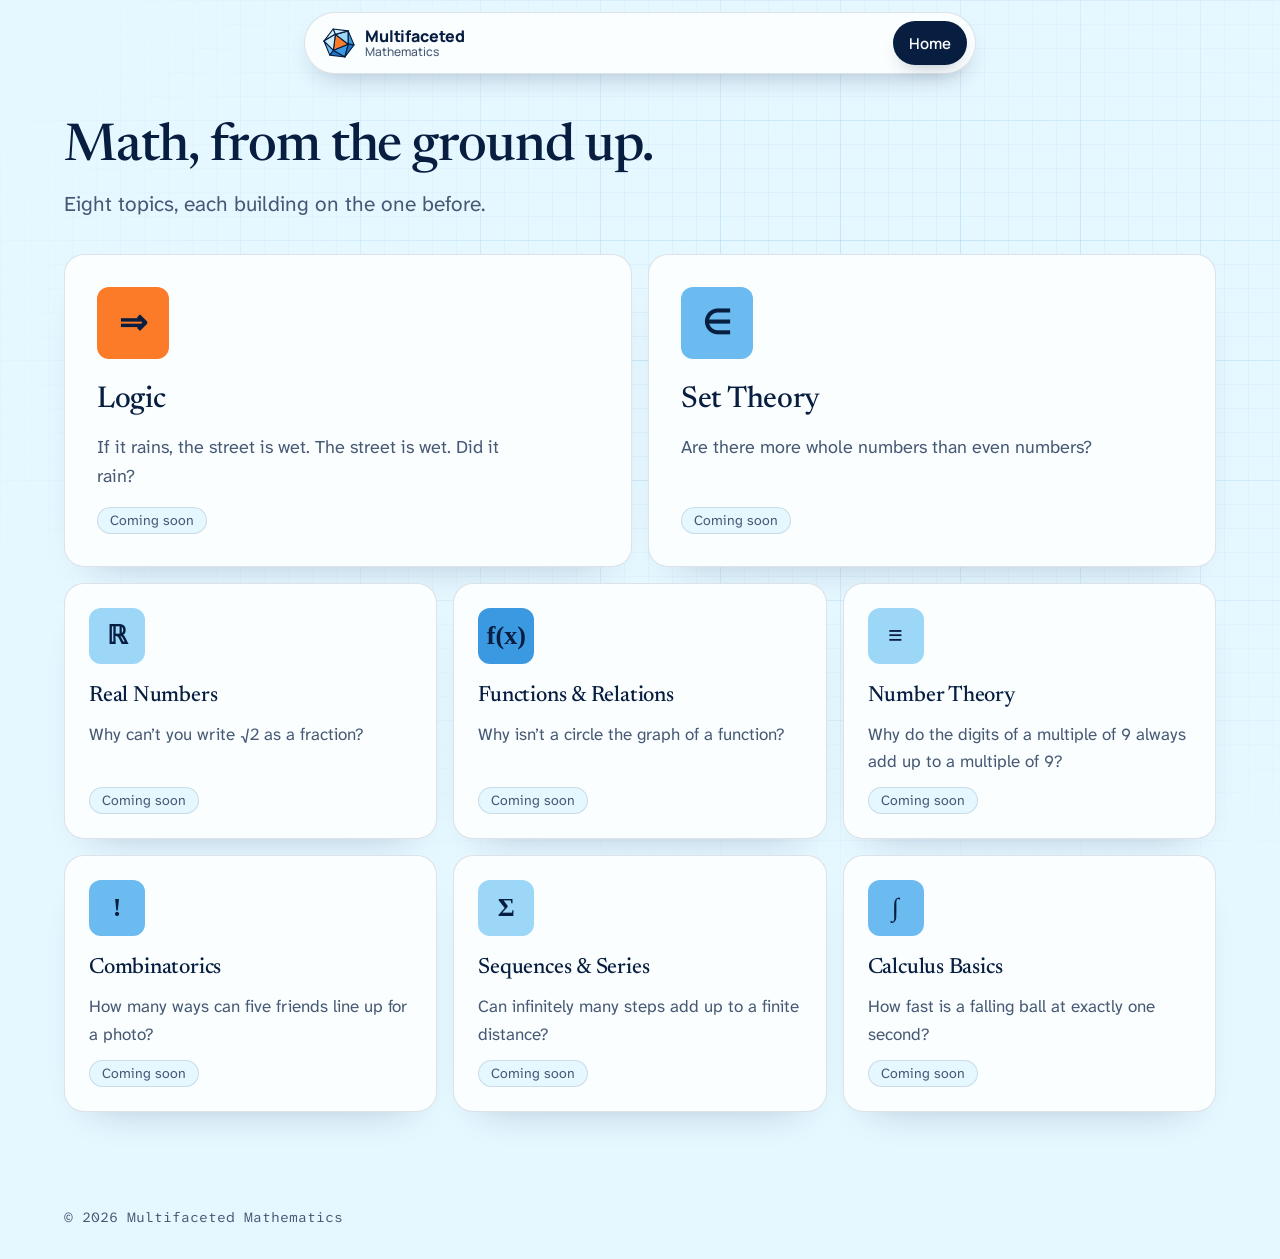
==== chapters.html @ 95458c76 "Move topic cards to chapters.html and refine type Split the eight topic cards into their own page, r" ====
<!doctype html>
<html lang="en">
<head>
  <meta charset="utf-8">
  <meta name="viewport" content="width=device-width, initial-scale=1">
  <title>Topics · Multifaceted Mathematics</title>
  <meta name="description" content="The eight topics of Multifaceted Mathematics, in the order they build on each other, from logic and sets to calculus.">
  <link rel="canonical" href="https://premefeazer.github.io/multifaceted-mathematics/chapters.html">
  <meta property="og:type" content="website">
  <meta property="og:site_name" content="Multifaceted Mathematics">
  <meta property="og:title" content="Topics · Multifaceted Mathematics">
  <meta property="og:description" content="The eight topics of Multifaceted Mathematics, in the order they build on each other, from logic and sets to calculus.">
  <meta property="og:url" content="https://premefeazer.github.io/multifaceted-mathematics/chapters.html">
  <meta property="og:image" content="https://premefeazer.github.io/multifaceted-mathematics/assets/og.png">
  <meta name="twitter:card" content="summary_large_image">
  <meta name="theme-color" content="#e5f7ff">
  <link rel="icon" href="assets/mark.svg" type="image/svg+xml">
  <link rel="preconnect" href="https://fonts.googleapis.com">
  <link rel="preconnect" href="https://fonts.gstatic.com" crossorigin>
  <link rel="stylesheet" href="https://fonts.googleapis.com/css2?family=Atkinson+Hyperlegible+Mono:wght@400;700&family=Atkinson+Hyperlegible+Next:wght@400;700&family=Manrope:wght@500;600;700;800&family=Newsreader:opsz,wght@6..72,500&display=swap" media="print" onload="this.media='all'">
  <noscript><link rel="stylesheet" href="https://fonts.googleapis.com/css2?family=Atkinson+Hyperlegible+Mono:wght@400;700&family=Atkinson+Hyperlegible+Next:wght@400;700&family=Manrope:wght@500;600;700;800&family=Newsreader:opsz,wght@6..72,500&display=swap"></noscript>
  <link rel="stylesheet" href="css/tokens.css">
  <link rel="stylesheet" href="css/styles.css">
</head>
<body id="top">
  <a class="skip" href="#topics">Skip to the topics</a>

  <header class="nav">
    <a class="brand" href="index.html" aria-label="Multifaceted Mathematics, back to the home page">
      <img src="assets/mark.svg" alt="" width="36" height="36">
      <span class="brand__word"><b>Multifaceted</b> <span>Mathematics</span></span>
    </a>
    <a class="btn btn--sm" href="index.html"><span class="btn__face">Home</span></a>
  </header>

  <main>
    <section class="topics topics--page" id="topics" aria-labelledby="topics-title">
      <div class="topics__head">
        <h1 id="topics-title">Math, from the ground up.</h1>
        <p>Eight topics, each building on the one before.</p>
      </div>
      <ul class="topics__grid" role="list">
        <li class="topic topic--lead">
          <span class="topic__symbol" aria-hidden="true">⇒</span>
          <h3 class="topic__name">Logic</h3>
          <p class="topic__question">If it rains, the street is wet. The street is wet. Did it rain?</p>
          <p class="topic__status">Coming soon</p>
        </li>
        <li class="topic topic--lead">
          <span class="topic__symbol" aria-hidden="true">∈</span>
          <h3 class="topic__name">Set Theory</h3>
          <p class="topic__question">Are there more whole numbers than even numbers?</p>
          <p class="topic__status">Coming soon</p>
        </li>
        <li class="topic">
          <span class="topic__symbol" aria-hidden="true">ℝ</span>
          <h3 class="topic__name">Real Numbers</h3>
          <p class="topic__question">Why can’t you write √2 as a fraction?</p>
          <p class="topic__status">Coming soon</p>
        </li>
        <li class="topic">
          <span class="topic__symbol" aria-hidden="true">f(x)</span>
          <h3 class="topic__name">Functions &amp; Relations</h3>
          <p class="topic__question">Why isn’t a circle the graph of a function?</p>
          <p class="topic__status">Coming soon</p>
        </li>
        <li class="topic">
          <span class="topic__symbol" aria-hidden="true">≡</span>
          <h3 class="topic__name">Number Theory</h3>
          <p class="topic__question">Why do the digits of a multiple of 9 always add up to a multiple of 9?</p>
          <p class="topic__status">Coming soon</p>
        </li>
        <li class="topic">
          <span class="topic__symbol" aria-hidden="true">!</span>
          <h3 class="topic__name">Combinatorics</h3>
          <p class="topic__question">How many ways can five friends line up for a photo?</p>
          <p class="topic__status">Coming soon</p>
        </li>
        <li class="topic">
          <span class="topic__symbol" aria-hidden="true">Σ</span>
          <h3 class="topic__name">Sequences &amp; Series</h3>
          <p class="topic__question">Can infinitely many steps add up to a finite distance?</p>
          <p class="topic__status">Coming soon</p>
        </li>
        <li class="topic">
          <span class="topic__symbol" aria-hidden="true">∫</span>
          <h3 class="topic__name">Calculus Basics</h3>
          <p class="topic__question">How fast is a falling ball at exactly one second?</p>
          <p class="topic__status">Coming soon</p>
        </li>
      </ul>
    </section>
  </main>

  <footer class="foot">
    <p>&copy; 2026 Multifaceted Mathematics</p>
  </footer>
</body>
</html>
---- css/tokens.css ----
/* Design tokens. Change the look of the whole site here. Nothing else hard-codes a color, font or spacing value. */
:root {
  /* color */
  --color-paper: oklch(96.5% 0.022 228);
  --color-sheet: oklch(99.5% 0.004 230);
  --color-sky: oklch(85% 0.09 232);
  --color-sky-deep: oklch(62% 0.15 248);
  --color-ink: oklch(24% 0.07 258);
  --color-ink-hover: oklch(34% 0.09 258);
  --color-ink-soft: oklch(46% 0.05 256);
  --color-edge: oklch(30% 0.08 257);
  --color-accent: oklch(72% 0.18 48);
  --color-accent-deep: oklch(62% 0.19 40);
  --color-spark: oklch(88% 0.16 95);
  --color-correct: oklch(76% 0.15 160);
  --color-wrong: oklch(64% 0.2 20);
  --color-correct-bg: oklch(95% 0.05 160);
  --color-on-ink-soft: oklch(85% 0.03 230);
  --color-line-on-ink: oklch(99.5% 0.004 230 / 0.07);

  /* graph-paper lines, hairlines, soft shadows */
  --color-line-minor: oklch(62% 0.15 248 / 0.07);
  --color-line-major: oklch(62% 0.15 248 / 0.14);
  --color-hairline: oklch(24% 0.07 258 / 0.12);
  --color-shadow: oklch(24% 0.07 258 / 0.14);
  --color-shadow-strong: oklch(24% 0.07 258 / 0.32);

  /* the 5 flat shades a lit icosahedron face can take, dark to light */
  --facet-1: oklch(55% 0.15 252);
  --facet-2: oklch(66% 0.14 246);
  --facet-3: oklch(76% 0.11 240);
  --facet-4: oklch(85% 0.075 234);
  --facet-5: oklch(93% 0.04 230);

  /* type */
  --font-display: "Newsreader", Georgia, "Times New Roman", serif;
  --font-ui: "Manrope", system-ui, sans-serif;
  --font-body: "Atkinson Hyperlegible Next", system-ui, sans-serif;
  --font-mono: "Atkinson Hyperlegible Mono", ui-monospace, monospace;
  --font-math: "Cambria Math", "STIX Two Math", "Noto Sans Math", "Segoe UI Symbol", serif;
  --text-sm: 0.875rem;
  --text-base: 1.0625rem;
  --text-lead: clamp(1.125rem, 1rem + 0.6vw, 1.3125rem);
  --text-display: clamp(2.75rem, 1rem + 6.6vw, 5.25rem);

  /* space (4 pt scale) */
  --space-1: 0.25rem;
  --space-2: 0.5rem;
  --space-3: 0.75rem;
  --space-4: 1rem;
  --space-6: 1.5rem;
  --space-8: 2rem;
  --space-12: 3rem;
  --space-16: 4rem;
  --space-24: 6rem;

  /* shape */
  --rule: 1px;
  --radius-md: 0.75rem;
  --radius-lg: 1.25rem;
  --radius-pill: 999px;

  /* motion */
  --ease-out: cubic-bezier(0.22, 1, 0.36, 1);
  --ease-in-out: cubic-bezier(0.65, 0, 0.35, 1);
  --dur-fast: 150ms;
  --dur-draw: 1100ms;
}
---- css/styles.css ----
/* Hallmark · macrostructure: Marquee Hero + sheet · tone: refined, confident · anchor hue: 248 (sky blue)
 * theme: custom · axes: light / geometric-sans / cool · nav: N5 floating pill · footer: single © line */

*,
*::before,
*::after {
  box-sizing: border-box;
}

html {
  -webkit-text-size-adjust: 100%;
  overflow-x: clip;
  scroll-behavior: smooth;
  scroll-padding-top: 6rem;
}

body {
  margin: 0;
  min-height: 100svh;
  overflow-x: clip;
  color: var(--color-ink);
  font: 400 var(--text-base) / 1.6 var(--font-body);
  background-color: var(--color-paper);
}

/* graph paper that fades out toward the edges instead of tiling the whole page */
body::before {
  content: "";
  position: fixed;
  inset: 0;
  z-index: -1;
  pointer-events: none;
  background-image:
    linear-gradient(var(--color-line-major) 1px, transparent 1px),
    linear-gradient(90deg, var(--color-line-major) 1px, transparent 1px),
    linear-gradient(var(--color-line-minor) 1px, transparent 1px),
    linear-gradient(90deg, var(--color-line-minor) 1px, transparent 1px);
  background-size: 120px 120px, 120px 120px, 24px 24px, 24px 24px;
  mask-image: radial-gradient(ellipse 75% 65% at 68% 38%, black, transparent);
}

h1,
h2 {
  margin: 0;
  font-family: var(--font-display);
  font-style: normal;
  overflow-wrap: anywhere;
}

p {
  margin: 0;
}

/* ---------- buttons: solid pill, small lift on hover, press on click ---------- */

.btn {
  display: inline-block;
  padding: 0;
  font: inherit;
  cursor: pointer;
  background: none;
  border: 0;
  color: var(--color-sheet);
  text-decoration: none;
  white-space: nowrap;
  border-radius: var(--radius-pill);
  -webkit-tap-highlight-color: transparent;
}

.btn__face {
  display: flex;
  align-items: center;
  justify-content: center;
  gap: var(--space-2);
  min-height: 3.25rem;
  padding: 0 var(--space-8);
  font: 600 1rem / 1 var(--font-ui);
  background: var(--color-ink);
  border-radius: var(--radius-pill);
  box-shadow: 0 10px 20px -10px var(--color-shadow-strong);
  transition: transform var(--dur-fast) var(--ease-out), background-color var(--dur-fast) var(--ease-out);
}

.btn__arrow {
  flex: none;
  transition: transform var(--dur-fast) var(--ease-out);
}

.btn:hover .btn__face {
  background: var(--color-ink-hover);
  transform: translateY(-1px);
}

.btn:hover .btn__arrow {
  transform: translateX(3px);
}

.btn:active .btn__face {
  transform: scale(0.97);
}

.btn:focus-visible {
  outline: 3px solid var(--color-sky-deep);
  outline-offset: 3px;
}

.btn[aria-disabled="true"] {
  pointer-events: none;
}

.btn[aria-disabled="true"] .btn__face {
  color: var(--color-ink-soft);
  background: var(--color-sky);
  box-shadow: none;
  transform: none;
}

.btn--sm .btn__face {
  min-height: 2.75rem;
  padding: 0 var(--space-4);
  font-size: 0.9375rem;
}

/* ---------- nav: floating capsule ---------- */

.skip {
  position: fixed;
  top: calc(var(--space-16) * -1);
  left: var(--space-4);
  z-index: 20;
  padding: var(--space-2) var(--space-4);
  color: var(--color-ink);
  background: var(--color-sheet);
  border: var(--rule) solid var(--color-hairline);
  border-radius: var(--radius-md);
}

.skip:focus {
  top: var(--space-3);
  outline: 3px solid var(--color-sky-deep);
  outline-offset: 2px;
}

.nav {
  position: fixed;
  top: var(--space-3);
  inset-inline: var(--space-4);
  z-index: 10;
  display: flex;
  align-items: center;
  justify-content: space-between;
  gap: var(--space-2);
  max-width: 42rem;
  margin-inline: auto;
  padding: var(--space-2) var(--space-2) var(--space-2) var(--space-4);
  background: var(--color-sheet);
  border: var(--rule) solid var(--color-hairline);
  border-radius: var(--radius-pill);
  box-shadow: 0 12px 28px -14px var(--color-shadow-strong);
}

.brand {
  display: flex;
  align-items: center;
  min-height: 2.75rem;
  gap: var(--space-2);
  min-width: 0;
  color: var(--color-ink);
  text-decoration: none;
  border-radius: var(--radius-md);
}

.brand:focus-visible {
  outline: 3px solid var(--color-sky-deep);
  outline-offset: 4px;
}

.brand img {
  display: block;
  flex: none;
}

.brand__word {
  display: grid;
  line-height: 1.05;
}

.brand__word b {
  font: 800 1rem / 1.05 var(--font-ui);
  letter-spacing: -0.01em;
}

.brand__word span {
  font: 500 0.75rem / 1.15 var(--font-ui);
  color: var(--color-ink-soft);
}

/* ---------- hero ---------- */

.hero {
  display: grid;
  grid-template-columns: minmax(0, 1.05fr) minmax(0, 1fr);
  align-items: center;
  gap: var(--space-8);
  max-width: 75rem;
  min-height: min(100svh, 52rem);
  margin-inline: auto;
  padding: 7.5rem var(--space-6) var(--space-12);
}

.hero__title {
  font-size: var(--text-display);
  font-weight: 500;
  line-height: 1.02;
  letter-spacing: -0.025em;
}

.hero__title > span {
  display: block;
}

.hero__title .every,
.closing .every {
  position: relative;
  display: inline-block;
}

.curve {
  position: absolute;
  left: 0;
  bottom: -0.3em;
  z-index: -1;
  width: 100%;
  height: auto;
  overflow: visible;
}

.curve path {
  fill: none;
  stroke: var(--color-accent);
  stroke-width: 2;
  stroke-linecap: round;
  stroke-dasharray: 1;
  stroke-dashoffset: 1;
  animation: draw var(--dur-draw) var(--ease-out) 400ms forwards;
}

@keyframes draw {
  to {
    stroke-dashoffset: 0;
  }
}

.hero__sub {
  max-width: 34ch;
  margin: var(--space-12) 0 var(--space-8);
  color: var(--color-ink-soft);
  font-size: var(--text-lead);
}

.hero__note {
  display: flex;
  align-items: center;
  gap: var(--space-2);
  margin-top: var(--space-4);
  color: var(--color-ink-soft);
  font-size: var(--text-sm);
}

.hero__note svg {
  flex: none;
  color: var(--color-sky-deep);
}

/* the stage: a lit circle with axes behind the shape */

.hero__stage {
  position: relative;
  justify-self: center;
  width: min(100%, 34rem);
}

.stage__ring {
  position: absolute;
  inset: 6%;
  border: var(--rule) solid var(--color-line-major);
  border-radius: 50%;
  background:
    linear-gradient(var(--color-line-major), var(--color-line-major)) center / 100% var(--rule) no-repeat,
    linear-gradient(var(--color-line-major), var(--color-line-major)) center / var(--rule) 100% no-repeat,
    radial-gradient(closest-side, var(--color-sheet), transparent);
}

#ico {
  position: relative;
  display: block;
  width: 100%;
  aspect-ratio: 1;
  cursor: grab;
  touch-action: pan-y;
  border-radius: var(--radius-lg);
}

#ico:active {
  cursor: grabbing;
}

#ico:focus-visible {
  outline: 3px solid var(--color-sky-deep);
  outline-offset: 4px;
}

.stage__readout {
  position: relative;
  width: fit-content;
  max-width: 100%;
  margin: var(--space-2) auto 0;
  padding: var(--space-2) var(--space-4);
  font: 400 var(--text-sm) / 1.3 var(--font-mono);
  text-align: center;
  background: var(--color-sheet);
  border: var(--rule) solid var(--color-hairline);
  border-radius: var(--radius-pill);
  box-shadow: 0 8px 18px -12px var(--color-shadow-strong);
}

/* ---------- topics ---------- */

.topics,
.how,
.next,
.closing {
  max-width: 75rem;
  margin-inline: auto;
  padding: var(--space-12) var(--space-6) var(--space-16);
}

.topics__head {
  margin-bottom: var(--space-8);
}

.topics__head h1,
.topics__head h2,
.how h2,
.next h2 {
  font-size: clamp(2.125rem, 1.2rem + 3.2vw, 3.25rem);
  font-weight: 500;
  line-height: 1.08;
  letter-spacing: -0.02em;
}

.topics__head p,
.how__lead,
.next__lead {
  max-width: 44ch;
  margin-top: var(--space-3);
  color: var(--color-ink-soft);
  font-size: var(--text-lead);
}

.topics__grid {
  display: grid;
  grid-template-columns: repeat(6, minmax(0, 1fr));
  gap: var(--space-4);
  margin: 0;
  padding: 0;
  list-style: none;
}

.topic {
  grid-column: span 2;
  display: flex;
  flex-direction: column;
  align-items: flex-start;
  gap: var(--space-3);
  padding: var(--space-6);
  background: var(--color-sheet);
  border: var(--rule) solid var(--color-hairline);
  border-radius: var(--radius-lg);
  box-shadow: 0 20px 40px -30px var(--color-shadow-strong);
}

.topic--lead {
  grid-column: span 3;
  gap: var(--space-4);
  padding: var(--space-8);
}

.topic:nth-child(1) { --tile: var(--color-accent); }
.topic:nth-child(2),
.topic:nth-child(6),
.topic:nth-child(8) { --tile: var(--facet-3); }
.topic:nth-child(3),
.topic:nth-child(5),
.topic:nth-child(7) { --tile: var(--facet-4); }
.topic:nth-child(4) { --tile: var(--facet-2); }

.topic__symbol {
  display: grid;
  place-items: center;
  width: 3.5rem;
  height: 3.5rem;
  margin-bottom: var(--space-2);
  color: var(--color-ink);
  font: 700 1.625rem / 1 var(--font-math);
  background: var(--tile);
  border-radius: var(--radius-md);
}

.topic--lead .topic__symbol {
  width: 4.5rem;
  height: 4.5rem;
  font-size: 2.125rem;
}

.topic__name {
  margin: 0;
  font: 500 1.375rem / 1.15 var(--font-display);
  letter-spacing: -0.01em;
}

.topic--lead .topic__name {
  font-size: 1.875rem;
}

.topic__question {
  color: var(--color-ink-soft);
}

.topic--lead .topic__question {
  max-width: 36ch;
  font-size: 1.125rem;
}

.topic__status {
  margin-top: auto;
  padding: var(--space-1) var(--space-3);
  color: var(--color-ink-soft);
  font-size: var(--text-sm);
  line-height: 1.2;
  background: var(--color-paper);
  border: var(--rule) solid var(--color-hairline);
  border-radius: var(--radius-pill);
}

@media (max-width: 64rem) {
  .topic,
  .topic--lead {
    grid-column: span 3;
  }
}

@media (max-width: 40rem) {
  .topics,
  .how,
  .next,
  .closing {
    padding-inline: var(--space-4);
  }

  .topics__grid {
    grid-template-columns: minmax(0, 1fr);
  }

  .topic,
  .topic--lead {
    grid-column: auto;
    padding: var(--space-6);
  }
}

/* ---------- how a lesson works ---------- */

.how {
  display: grid;
  grid-template-columns: minmax(0, 1.1fr) minmax(0, 1fr);
  gap: var(--space-12);
  align-items: center;
}

.how__figure {
  grid-column: 1;
  grid-row: 1;
  margin: 0;
}

.how__text {
  grid-column: 2;
  grid-row: 1;
}

.principles {
  margin: var(--space-8) 0 0;
  padding: 0;
  list-style: none;
}

.principles li {
  padding: var(--space-4) 0;
  border-top: var(--rule) solid var(--color-hairline);
}

.principles h3 {
  margin: 0;
  font: 500 1.25rem / 1.2 var(--font-display);
  letter-spacing: -0.01em;
}

.principles p {
  margin-top: var(--space-1);
  color: var(--color-ink-soft);
}

/* the example lesson screen: real HTML, not a fake device frame */

.lesson__stack {
  position: relative;
  isolation: isolate;
  padding: 0 var(--space-3) var(--space-3) 0;
}

.lesson__stack::before {
  content: "";
  position: absolute;
  inset: var(--space-3) 0 0 var(--space-3);
  z-index: -1;
  background: var(--color-sky);
  border-radius: var(--radius-lg);
  opacity: 0.5;
}

.lesson__card {
  display: grid;
  gap: var(--space-6);
  padding: var(--space-8);
  background: var(--color-sheet);
  border: var(--rule) solid var(--color-hairline);
  border-radius: var(--radius-lg);
  box-shadow: 0 24px 48px -28px var(--color-shadow-strong);
}

.lesson__top {
  display: flex;
  align-items: center;
  justify-content: space-between;
  gap: var(--space-4);
}

.lesson__topic {
  color: var(--color-ink-soft);
  font: 700 var(--text-sm) / 1 var(--font-ui);
}

.lesson__progress {
  display: flex;
  gap: var(--space-1);
  width: 7rem;
}

.lesson__progress span {
  flex: 1;
  height: 6px;
  background: var(--color-sky);
  border-radius: var(--radius-pill);
  opacity: 0.5;
}

.lesson__progress .is-done {
  background: var(--color-sky-deep);
  opacity: 1;
}

.lesson__q {
  font: 500 1.75rem / 1.2 var(--font-display);
  letter-spacing: -0.01em;
}

.lesson__options {
  display: grid;
  gap: var(--space-3);
  margin: 0;
  padding: 0;
  list-style: none;
}

.option {
  display: flex;
  align-items: center;
  justify-content: space-between;
  gap: var(--space-3);
  min-height: 3rem;
  padding: var(--space-3) var(--space-4);
  color: var(--color-ink-soft);
  background: var(--color-sheet);
  border: var(--rule) solid var(--color-hairline);
  border-radius: var(--radius-md);
}

.option.is-picked {
  color: var(--color-ink);
  font-weight: 700;
  background: var(--color-correct-bg);
  border-color: var(--color-correct);
}

.option__icon {
  display: grid;
  flex: none;
  place-items: center;
  width: 1.5rem;
  height: 1.5rem;
  color: var(--color-ink);
  background: var(--color-correct);
  border-radius: 50%;
}

.option__icon svg {
  width: 1rem;
  height: 1rem;
}

.lesson__explain {
  padding: var(--space-4);
  background: var(--color-paper);
  border-radius: var(--radius-md);
}

.how__figure figcaption {
  margin-top: var(--space-3);
  color: var(--color-ink-soft);
  font-size: var(--text-sm);
}

.sr-only {
  position: absolute;
  width: 1px;
  height: 1px;
  overflow: hidden;
  clip-path: inset(50%);
  white-space: nowrap;
}

/* ---------- what's next: a three-step line ---------- */

.roadmap {
  display: grid;
  grid-template-columns: repeat(3, minmax(0, 1fr));
  gap: var(--space-8);
  margin: var(--space-12) 0 0;
  padding: 0;
  list-style: none;
}

.stage {
  position: relative;
  padding-top: var(--space-8);
}

.stage::before,
.stage::after {
  content: "";
  position: absolute;
  top: 0;
}

.stage::before {
  left: 0;
  width: 1rem;
  height: 1rem;
  background: var(--color-sheet);
  border: 2px solid var(--color-ink);
  border-radius: 50%;
}

.stage::after {
  top: 0.5rem;
  left: 1.5rem;
  right: calc(var(--space-8) * -1 + 0.5rem);
  border-top: 2px dashed var(--color-ink-soft);
}

.stage--now::before {
  background: var(--color-ink);
}

.stage--now::after {
  border-top-style: solid;
  border-top-color: var(--color-ink);
}

.stage--later::before {
  border-style: dashed;
  border-color: var(--color-ink-soft);
}

.stage--later::after {
  display: none;
}

.stage h3 {
  margin: 0;
  font: 500 1.375rem / 1.2 var(--font-display);
  letter-spacing: -0.01em;
}

.stage p {
  max-width: 28ch;
  margin-top: var(--space-1);
  color: var(--color-ink-soft);
}

/* ---------- closing ---------- */

.closing {
  padding-top: 0;
}

.closing__panel {
  position: relative;
  isolation: isolate;
  display: grid;
  justify-items: start;
  gap: var(--space-6);
  padding: var(--space-24) var(--space-12);
  overflow: hidden;
  color: var(--color-sheet);
  background: var(--color-ink);
  border-radius: var(--radius-lg);
}

.closing__panel::before {
  content: "";
  position: absolute;
  inset: 0;
  z-index: -1;
  background-image:
    linear-gradient(var(--color-line-on-ink) 1px, transparent 1px),
    linear-gradient(90deg, var(--color-line-on-ink) 1px, transparent 1px);
  background-size: 24px 24px;
  mask-image: radial-gradient(ellipse 70% 100% at 100% 100%, black, transparent);
}

.closing h2 {
  max-width: 14ch;
  font-size: clamp(2.5rem, 1rem + 5.2vw, 4.25rem);
  font-weight: 500;
  line-height: 1.04;
  letter-spacing: -0.025em;
}

.closing .curve path {
  stroke-dashoffset: 0;
  animation: none;
}

.closing p {
  color: var(--color-on-ink-soft);
  font-size: var(--text-lead);
}

.btn--light {
  color: var(--color-ink);
}

.btn--light .btn__face {
  background: var(--color-sheet);
  box-shadow: none;
}

.btn--light:hover .btn__face {
  background: var(--color-paper);
}

.btn--light:focus-visible {
  outline-color: var(--color-sheet);
}

@media (max-width: 52rem) {
  .how {
    grid-template-columns: minmax(0, 1fr);
    gap: var(--space-8);
  }

  .how__figure,
  .how__text {
    grid-column: 1;
    grid-row: auto;
  }
}

@media (max-width: 40rem) {
  .lesson__card {
    padding: var(--space-6);
  }

  .roadmap {
    grid-template-columns: minmax(0, 1fr);
    gap: var(--space-6);
    margin-top: var(--space-8);
  }

  .stage {
    padding: 0 0 0 var(--space-8);
  }

  .stage::after {
    top: 1.5rem;
    bottom: calc(var(--space-6) * -1 + 0.5rem);
    left: 0.5rem;
    right: auto;
    border-top: 0;
    border-left: 2px dashed var(--color-ink-soft);
  }

  .stage--now::after {
    border-left-style: solid;
    border-left-color: var(--color-ink);
  }

  .closing__panel {
    padding: var(--space-12) var(--space-6);
  }
}

/* the topics grid as its own page: clear the fixed nav */

.topics--page {
  padding-top: 7.5rem;
}

/* ---------- footer ---------- */

.foot {
  max-width: 75rem;
  margin-inline: auto;
  padding: var(--space-8) var(--space-6);
  color: var(--color-ink-soft);
  font: 400 var(--text-sm) / 1.4 var(--font-mono);
}

/* ---------- small screens ---------- */

@media (max-width: 52rem) {
  .hero {
    grid-template-columns: minmax(0, 1fr);
    min-height: 0;
    padding-top: 6.5rem;
  }

  body::before {
    mask-image: radial-gradient(ellipse 90% 50% at 50% 60%, black, transparent);
  }

}

@media (prefers-reduced-motion: reduce) {
  html {
    scroll-behavior: auto;
  }

  .curve path {
    stroke-dashoffset: 0;
    animation: none;
  }

  .btn__face,
  .btn__arrow {
    transition: none;
  }
}
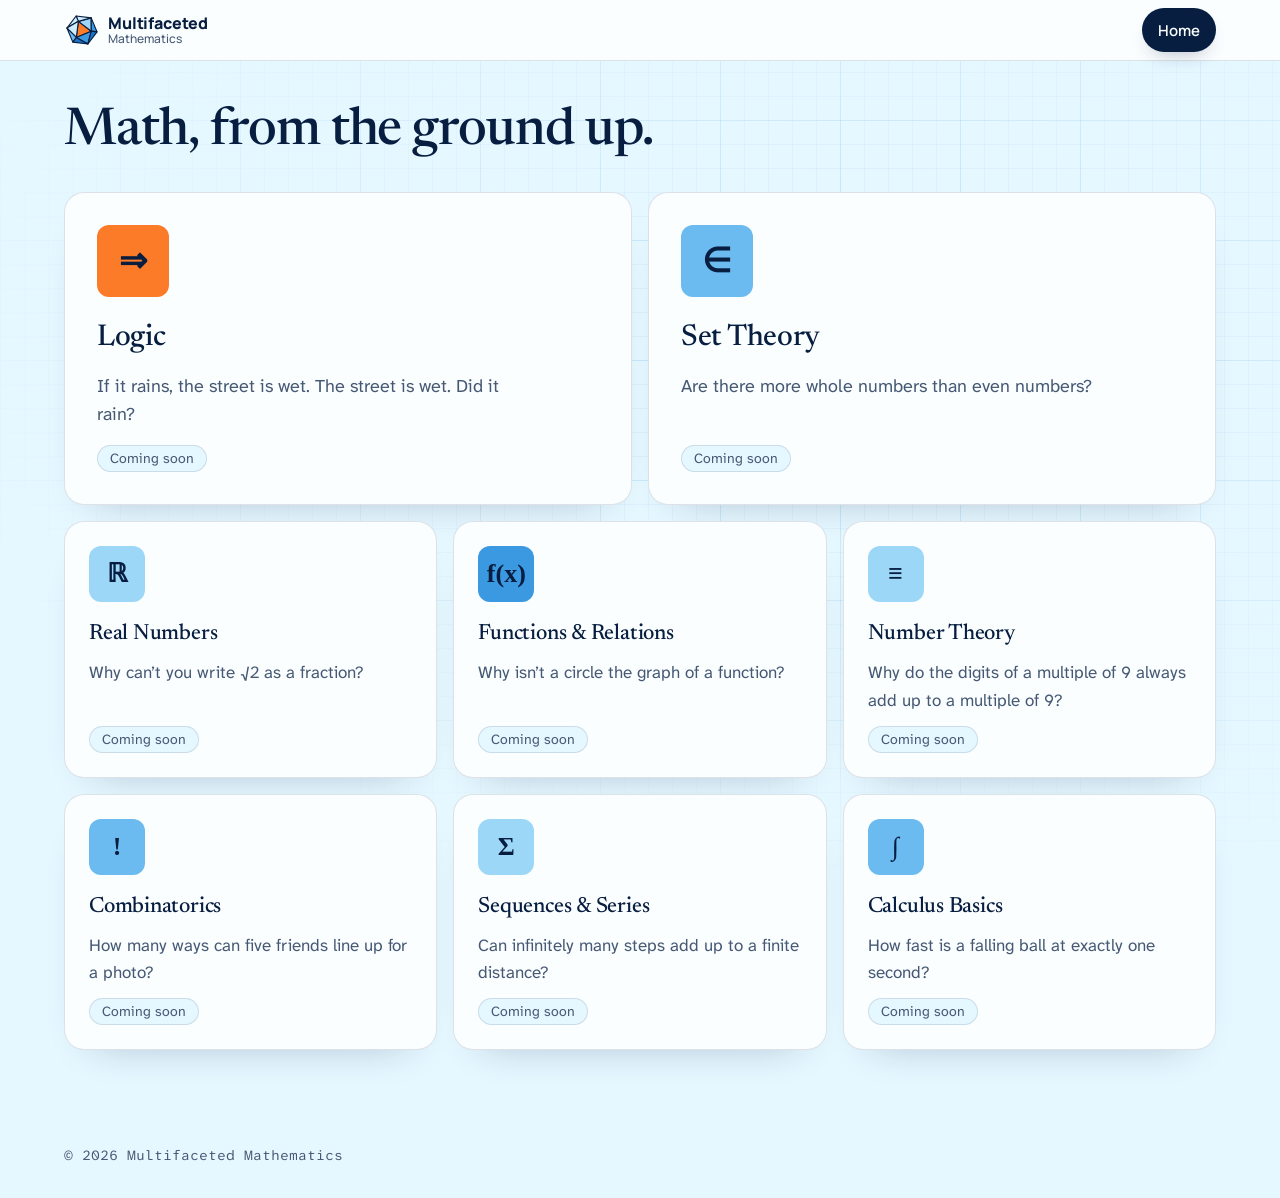
==== commit fee478db: "Add full-width header and topic ticker, drop taglines Replace the floating nav capsule with a full-w" ====
--- a/chapters.html
+++ b/chapters.html
@@ -37,7 +37,6 @@
     <section class="topics topics--page" id="topics" aria-labelledby="topics-title">
       <div class="topics__head">
         <h1 id="topics-title">Math, from the ground up.</h1>
-        <p>Eight topics, each building on the one before.</p>
       </div>
       <ul class="topics__grid" role="list">
         <li class="topic topic--lead">
--- a/css/tokens.css
+++ b/css/tokens.css
@@ -15,7 +15,6 @@
   --color-correct: oklch(76% 0.15 160);
   --color-wrong: oklch(64% 0.2 20);
   --color-correct-bg: oklch(95% 0.05 160);
-  --color-on-ink-soft: oklch(85% 0.03 230);
   --color-line-on-ink: oklch(99.5% 0.004 230 / 0.07);
 
   /* graph-paper lines, hairlines, soft shadows */
--- a/css/styles.css
+++ b/css/styles.css
@@ -1,5 +1,5 @@
 /* Hallmark · macrostructure: Marquee Hero + sheet · tone: refined, confident · anchor hue: 248 (sky blue)
- * theme: custom · axes: light / geometric-sans / cool · nav: N5 floating pill · footer: single © line */
+ * theme: custom · axes: light / geometric-sans / cool · nav: full-width top bar · footer: single © line */
 
 *,
 *::before,
@@ -11,7 +11,7 @@
   -webkit-text-size-adjust: 100%;
   overflow-x: clip;
   scroll-behavior: smooth;
-  scroll-padding-top: 6rem;
+  scroll-padding-top: 5rem;
 }
 
 body {
@@ -143,20 +143,21 @@
 
 .nav {
   position: fixed;
-  top: var(--space-3);
-  inset-inline: var(--space-4);
+  inset: 0 0 auto;
   z-index: 10;
   display: flex;
   align-items: center;
   justify-content: space-between;
   gap: var(--space-2);
-  max-width: 42rem;
-  margin-inline: auto;
-  padding: var(--space-2) var(--space-2) var(--space-2) var(--space-4);
+  padding: var(--space-2) max(var(--space-6), calc((100% - 75rem) / 2 + var(--space-6)));
   background: var(--color-sheet);
-  border: var(--rule) solid var(--color-hairline);
-  border-radius: var(--radius-pill);
-  box-shadow: 0 12px 28px -14px var(--color-shadow-strong);
+  border-bottom: var(--rule) solid var(--color-hairline);
+}
+
+@media (max-width: 40rem) {
+  .nav {
+    padding-inline: var(--space-4);
+  }
 }
 
 .brand {
@@ -205,7 +206,7 @@
   max-width: 75rem;
   min-height: min(100svh, 52rem);
   margin-inline: auto;
-  padding: 7.5rem var(--space-6) var(--space-12);
+  padding: 6.5rem var(--space-6) var(--space-12);
 }
 
 .hero__title {
@@ -213,6 +214,7 @@
   font-weight: 500;
   line-height: 1.02;
   letter-spacing: -0.025em;
+  margin-bottom: var(--space-12);
 }
 
 .hero__title > span {
@@ -249,27 +251,6 @@
   to {
     stroke-dashoffset: 0;
   }
-}
-
-.hero__sub {
-  max-width: 34ch;
-  margin: var(--space-12) 0 var(--space-8);
-  color: var(--color-ink-soft);
-  font-size: var(--text-lead);
-}
-
-.hero__note {
-  display: flex;
-  align-items: center;
-  gap: var(--space-2);
-  margin-top: var(--space-4);
-  color: var(--color-ink-soft);
-  font-size: var(--text-sm);
-}
-
-.hero__note svg {
-  flex: none;
-  color: var(--color-sky-deep);
 }
 
 /* the stage: a lit circle with axes behind the shape */
@@ -324,6 +305,55 @@
   box-shadow: 0 8px 18px -12px var(--color-shadow-strong);
 }
 
+/* ---------- ticker: the eight topics, scrolling ---------- */
+
+.ticker {
+  overflow: hidden;
+  background: var(--color-sheet);
+  border-block: var(--rule) solid var(--color-hairline);
+}
+
+.ticker__lane {
+  display: flex;
+  width: max-content;
+  animation: ticker 45s linear infinite;
+}
+
+.ticker:hover .ticker__lane {
+  animation-play-state: paused;
+}
+
+.ticker__track {
+  display: flex;
+  flex: none;
+  gap: var(--space-12);
+  justify-content: space-around;
+  min-width: 100vw;
+  margin: 0;
+  padding: var(--space-4) var(--space-6);
+  list-style: none;
+}
+
+.ticker__track li {
+  display: flex;
+  align-items: baseline;
+  gap: var(--space-3);
+  font: 500 1.375rem / 1 var(--font-display);
+  letter-spacing: -0.01em;
+  white-space: nowrap;
+}
+
+.ticker__sym {
+  color: var(--color-sky-deep);
+  font: 700 1.25rem / 1 var(--font-math);
+}
+
+@keyframes ticker {
+  to {
+    transform: translateX(-50%);
+  }
+}
+
 /* ---------- topics ---------- */
 
 .topics,
@@ -347,15 +377,6 @@
   font-weight: 500;
   line-height: 1.08;
   letter-spacing: -0.02em;
-}
-
-.topics__head p,
-.how__lead,
-.next__lead {
-  max-width: 44ch;
-  margin-top: var(--space-3);
-  color: var(--color-ink-soft);
-  font-size: var(--text-lead);
 }
 
 .topics__grid {
@@ -753,11 +774,6 @@
   animation: none;
 }
 
-.closing p {
-  color: var(--color-on-ink-soft);
-  font-size: var(--text-lead);
-}
-
 .btn--light {
   color: var(--color-ink);
 }
@@ -825,7 +841,7 @@
 /* the topics grid as its own page: clear the fixed nav */
 
 .topics--page {
-  padding-top: 7.5rem;
+  padding-top: 6.5rem;
 }
 
 /* ---------- footer ---------- */
@@ -844,7 +860,7 @@
   .hero {
     grid-template-columns: minmax(0, 1fr);
     min-height: 0;
-    padding-top: 6.5rem;
+    padding-top: 5.5rem;
   }
 
   body::before {
@@ -863,6 +879,21 @@
     animation: none;
   }
 
+  .ticker__lane {
+    width: auto;
+    animation: none;
+  }
+
+  .ticker__track {
+    flex-wrap: wrap;
+    justify-content: center;
+    min-width: 0;
+  }
+
+  .ticker__track[aria-hidden] {
+    display: none;
+  }
+
   .btn__face,
   .btn__arrow {
     transition: none;
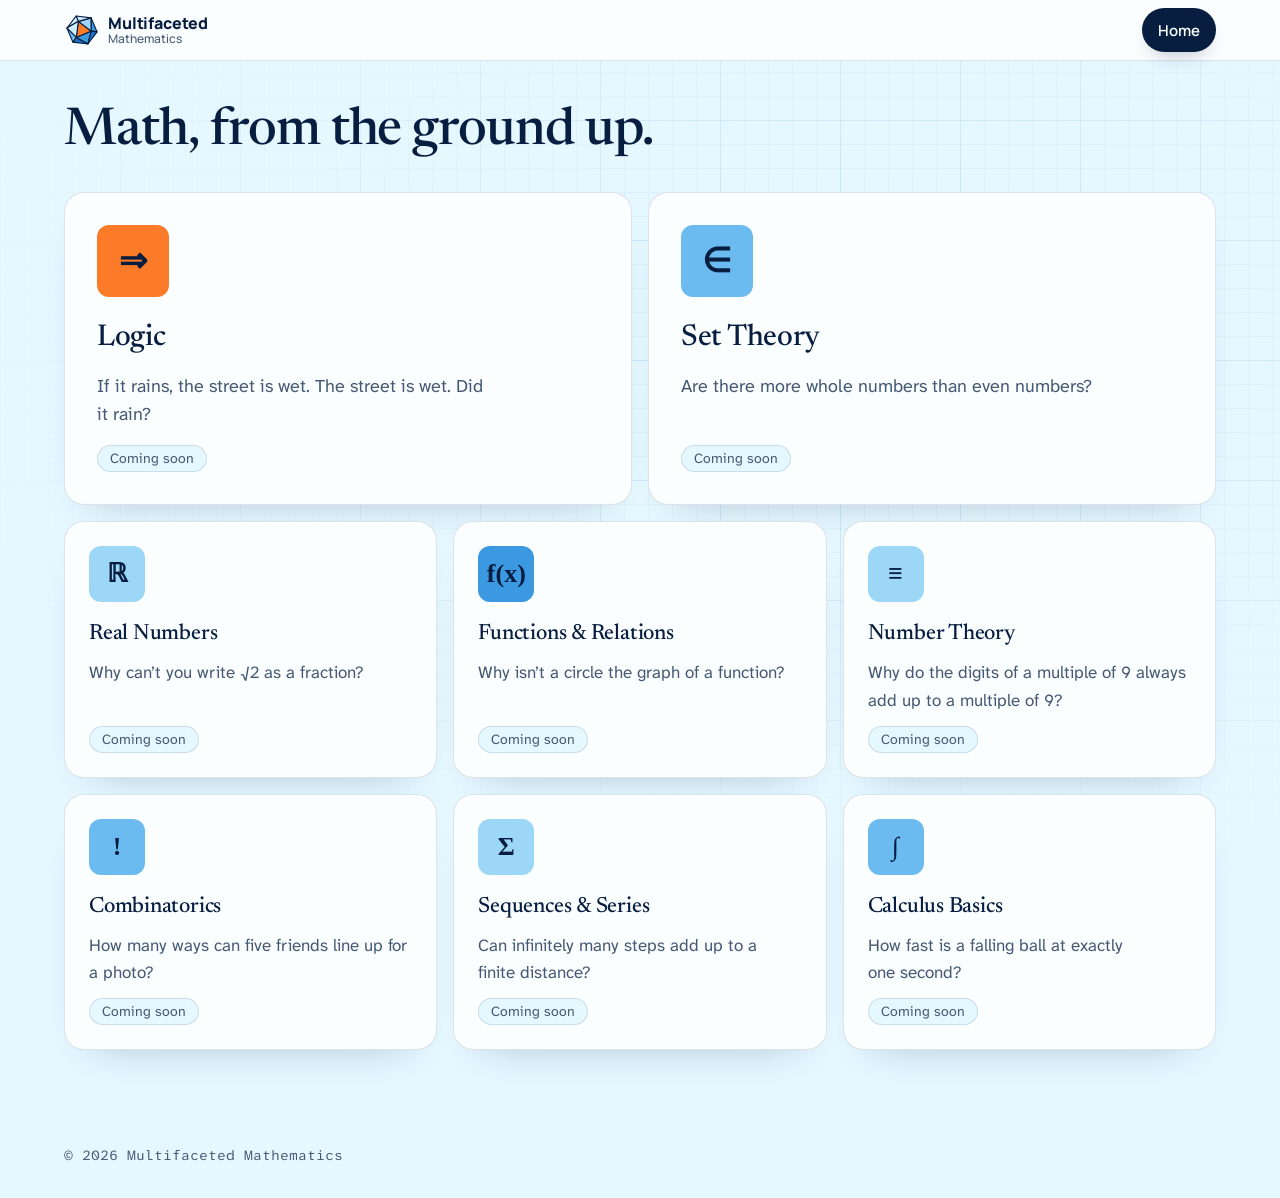
==== commit f5445736: "Harden the ticker and the solid for touch and keyboard Add a pause button to the ticker, let Enter o" ====
--- a/chapters.html
+++ b/chapters.html
@@ -39,51 +39,51 @@
         <h1 id="topics-title">Math, from the ground up.</h1>
       </div>
       <ul class="topics__grid" role="list">
-        <li class="topic topic--lead">
+        <li class="topic topic--lead" id="logic">
           <span class="topic__symbol" aria-hidden="true">⇒</span>
-          <h3 class="topic__name">Logic</h3>
+          <h2 class="topic__name">Logic</h2>
           <p class="topic__question">If it rains, the street is wet. The street is wet. Did it rain?</p>
           <p class="topic__status">Coming soon</p>
         </li>
-        <li class="topic topic--lead">
+        <li class="topic topic--lead" id="set-theory">
           <span class="topic__symbol" aria-hidden="true">∈</span>
-          <h3 class="topic__name">Set Theory</h3>
+          <h2 class="topic__name">Set Theory</h2>
           <p class="topic__question">Are there more whole numbers than even numbers?</p>
           <p class="topic__status">Coming soon</p>
         </li>
-        <li class="topic">
+        <li class="topic" id="real-numbers">
           <span class="topic__symbol" aria-hidden="true">ℝ</span>
-          <h3 class="topic__name">Real Numbers</h3>
+          <h2 class="topic__name">Real Numbers</h2>
           <p class="topic__question">Why can’t you write √2 as a fraction?</p>
           <p class="topic__status">Coming soon</p>
         </li>
-        <li class="topic">
+        <li class="topic" id="functions">
           <span class="topic__symbol" aria-hidden="true">f(x)</span>
-          <h3 class="topic__name">Functions &amp; Relations</h3>
+          <h2 class="topic__name">Functions &amp; Relations</h2>
           <p class="topic__question">Why isn’t a circle the graph of a function?</p>
           <p class="topic__status">Coming soon</p>
         </li>
-        <li class="topic">
+        <li class="topic" id="number-theory">
           <span class="topic__symbol" aria-hidden="true">≡</span>
-          <h3 class="topic__name">Number Theory</h3>
+          <h2 class="topic__name">Number Theory</h2>
           <p class="topic__question">Why do the digits of a multiple of 9 always add up to a multiple of 9?</p>
           <p class="topic__status">Coming soon</p>
         </li>
-        <li class="topic">
+        <li class="topic" id="combinatorics">
           <span class="topic__symbol" aria-hidden="true">!</span>
-          <h3 class="topic__name">Combinatorics</h3>
+          <h2 class="topic__name">Combinatorics</h2>
           <p class="topic__question">How many ways can five friends line up for a photo?</p>
           <p class="topic__status">Coming soon</p>
         </li>
-        <li class="topic">
+        <li class="topic" id="sequences">
           <span class="topic__symbol" aria-hidden="true">Σ</span>
-          <h3 class="topic__name">Sequences &amp; Series</h3>
+          <h2 class="topic__name">Sequences &amp; Series</h2>
           <p class="topic__question">Can infinitely many steps add up to a finite distance?</p>
           <p class="topic__status">Coming soon</p>
         </li>
-        <li class="topic">
+        <li class="topic" id="calculus">
           <span class="topic__symbol" aria-hidden="true">∫</span>
-          <h3 class="topic__name">Calculus Basics</h3>
+          <h2 class="topic__name">Calculus Basics</h2>
           <p class="topic__question">How fast is a falling ball at exactly one second?</p>
           <p class="topic__status">Coming soon</p>
         </li>
--- a/css/tokens.css
+++ b/css/tokens.css
@@ -15,6 +15,7 @@
   --color-correct: oklch(76% 0.15 160);
   --color-wrong: oklch(64% 0.2 20);
   --color-correct-bg: oklch(95% 0.05 160);
+  --color-wrong-bg: oklch(95% 0.04 20);
   --color-line-on-ink: oklch(99.5% 0.004 230 / 0.07);
 
   /* graph-paper lines, hairlines, soft shadows */
--- a/css/styles.css
+++ b/css/styles.css
@@ -49,6 +49,13 @@
 
 p {
   margin: 0;
+  text-wrap: pretty;
+}
+
+h1,
+h2,
+h3 {
+  text-wrap: balance;
 }
 
 /* ---------- buttons: solid pill, small lift on hover, press on click ---------- */
@@ -305,10 +312,30 @@
   box-shadow: 0 8px 18px -12px var(--color-shadow-strong);
 }
 
+.stage__readout:empty,
+.stage__readout[hidden] {
+  display: block;
+  visibility: hidden;
+  min-height: 2.5rem;
+}
+
+.stage__readout a {
+  color: inherit;
+  text-underline-offset: 0.25em;
+}
+
+.stage__readout a:focus-visible {
+  outline: 3px solid var(--color-sky-deep);
+  outline-offset: 3px;
+  border-radius: var(--radius-md);
+}
+
 /* ---------- ticker: the eight topics, scrolling ---------- */
 
 .ticker {
+  position: relative;
   overflow: hidden;
+  padding-block: var(--space-4);
   background: var(--color-sheet);
   border-block: var(--rule) solid var(--color-hairline);
 }
@@ -319,8 +346,52 @@
   animation: ticker 45s linear infinite;
 }
 
-.ticker:hover .ticker__lane {
+.ticker:hover .ticker__lane,
+.ticker.is-paused .ticker__lane {
   animation-play-state: paused;
+}
+
+.ticker__pause {
+  position: absolute;
+  top: 50%;
+  right: var(--space-4);
+  z-index: 1;
+  display: grid;
+  place-items: center;
+  width: 2.75rem;
+  height: 2.75rem;
+  padding: 0;
+  color: var(--color-ink);
+  cursor: pointer;
+  background: var(--color-sheet);
+  border: var(--rule) solid var(--color-hairline);
+  border-radius: var(--radius-pill);
+  box-shadow: 0 0 0 var(--space-3) var(--color-sheet);
+  transform: translateY(-50%);
+  -webkit-tap-highlight-color: transparent;
+}
+
+.ticker__pause:hover {
+  border-color: var(--color-sky-deep);
+}
+
+.ticker__pause:focus-visible {
+  outline: 3px solid var(--color-sky-deep);
+  outline-offset: 3px;
+}
+
+.ticker__pause svg {
+  width: 1rem;
+  height: 1rem;
+}
+
+.ticker__pause .play,
+.ticker__pause[aria-pressed="true"] .pause {
+  display: none;
+}
+
+.ticker__pause[aria-pressed="true"] .play {
+  display: block;
 }
 
 .ticker__track {
@@ -330,7 +401,7 @@
   justify-content: space-around;
   min-width: 100vw;
   margin: 0;
-  padding: var(--space-4) var(--space-6);
+  padding: 0 var(--space-6);
   list-style: none;
 }
 
@@ -343,14 +414,28 @@
   white-space: nowrap;
 }
 
+.ticker__track li {
+  border-radius: var(--radius-md);
+  transition: background-color var(--dur-fast) var(--ease-out), box-shadow var(--dur-fast) var(--ease-out);
+}
+
+.ticker__track li.is-active {
+  background: var(--color-paper);
+  box-shadow: 0 0 0 0.5rem var(--color-paper), 0 0 0 calc(0.5rem + 1px) var(--color-sky-deep);
+}
+
 .ticker__sym {
   color: var(--color-sky-deep);
   font: 700 1.25rem / 1 var(--font-math);
 }
 
 @keyframes ticker {
+  from {
+    transform: translateX(-50%);
+  }
+
   to {
-    transform: translateX(-50%);
+    transform: translateX(0);
   }
 }
 
@@ -407,6 +492,11 @@
   padding: var(--space-8);
 }
 
+.topic:target {
+  outline: 3px solid var(--color-sky-deep);
+  outline-offset: 3px;
+}
+
 .topic:nth-child(1) { --tile: var(--color-accent); }
 .topic:nth-child(2),
 .topic:nth-child(6),
@@ -499,19 +589,23 @@
   align-items: center;
 }
 
+.how__head {
+  grid-column: 1 / -1;
+}
+
 .how__figure {
   grid-column: 1;
-  grid-row: 1;
+  grid-row: 2;
   margin: 0;
 }
 
 .how__text {
   grid-column: 2;
-  grid-row: 1;
+  grid-row: 2;
 }
 
 .principles {
-  margin: var(--space-8) 0 0;
+  margin: 0;
   padding: 0;
   list-style: none;
 }
@@ -609,12 +703,43 @@
   align-items: center;
   justify-content: space-between;
   gap: var(--space-3);
+  width: 100%;
   min-height: 3rem;
   padding: var(--space-3) var(--space-4);
   color: var(--color-ink-soft);
+  font: inherit;
+  text-align: left;
+  cursor: pointer;
   background: var(--color-sheet);
   border: var(--rule) solid var(--color-hairline);
   border-radius: var(--radius-md);
+  -webkit-tap-highlight-color: transparent;
+  transition: border-color var(--dur-fast) var(--ease-out), transform var(--dur-fast) var(--ease-out);
+}
+
+.option:hover {
+  color: var(--color-ink);
+  border-color: var(--color-sky-deep);
+}
+
+.option:active {
+  transform: scale(0.99);
+}
+
+.option:focus-visible {
+  outline: 3px solid var(--color-sky-deep);
+  outline-offset: 3px;
+}
+
+.option.is-wrong {
+  color: var(--color-ink);
+  font-weight: 700;
+  background: var(--color-wrong-bg);
+  border-color: var(--color-wrong);
+}
+
+.option.is-wrong .option__icon {
+  background: var(--color-wrong);
 }
 
 .option.is-picked {
@@ -635,15 +760,38 @@
   border-radius: 50%;
 }
 
+.option__icon[hidden] {
+  display: none;
+}
+
 .option__icon svg {
   width: 1rem;
   height: 1rem;
 }
 
+/* every explanation shares one grid cell, so the card keeps the height of the longest one */
 .lesson__explain {
+  display: grid;
   padding: var(--space-4);
   background: var(--color-paper);
   border-radius: var(--radius-md);
+}
+
+.explain {
+  grid-area: 1 / 1;
+  opacity: 0;
+  visibility: hidden;
+  transition: opacity var(--dur-fast) var(--ease-out), visibility 0s linear var(--dur-fast);
+}
+
+.explain.is-on {
+  opacity: 1;
+  visibility: visible;
+  transition-delay: 0s;
+}
+
+.explain:first-child {
+  color: var(--color-ink-soft);
 }
 
 .how__figure figcaption {
@@ -890,6 +1038,16 @@
     min-width: 0;
   }
 
+  .explain,
+  .option,
+  .ticker__track li {
+    transition: none;
+  }
+
+  .ticker__pause {
+    display: none;
+  }
+
   .ticker__track[aria-hidden] {
     display: none;
   }
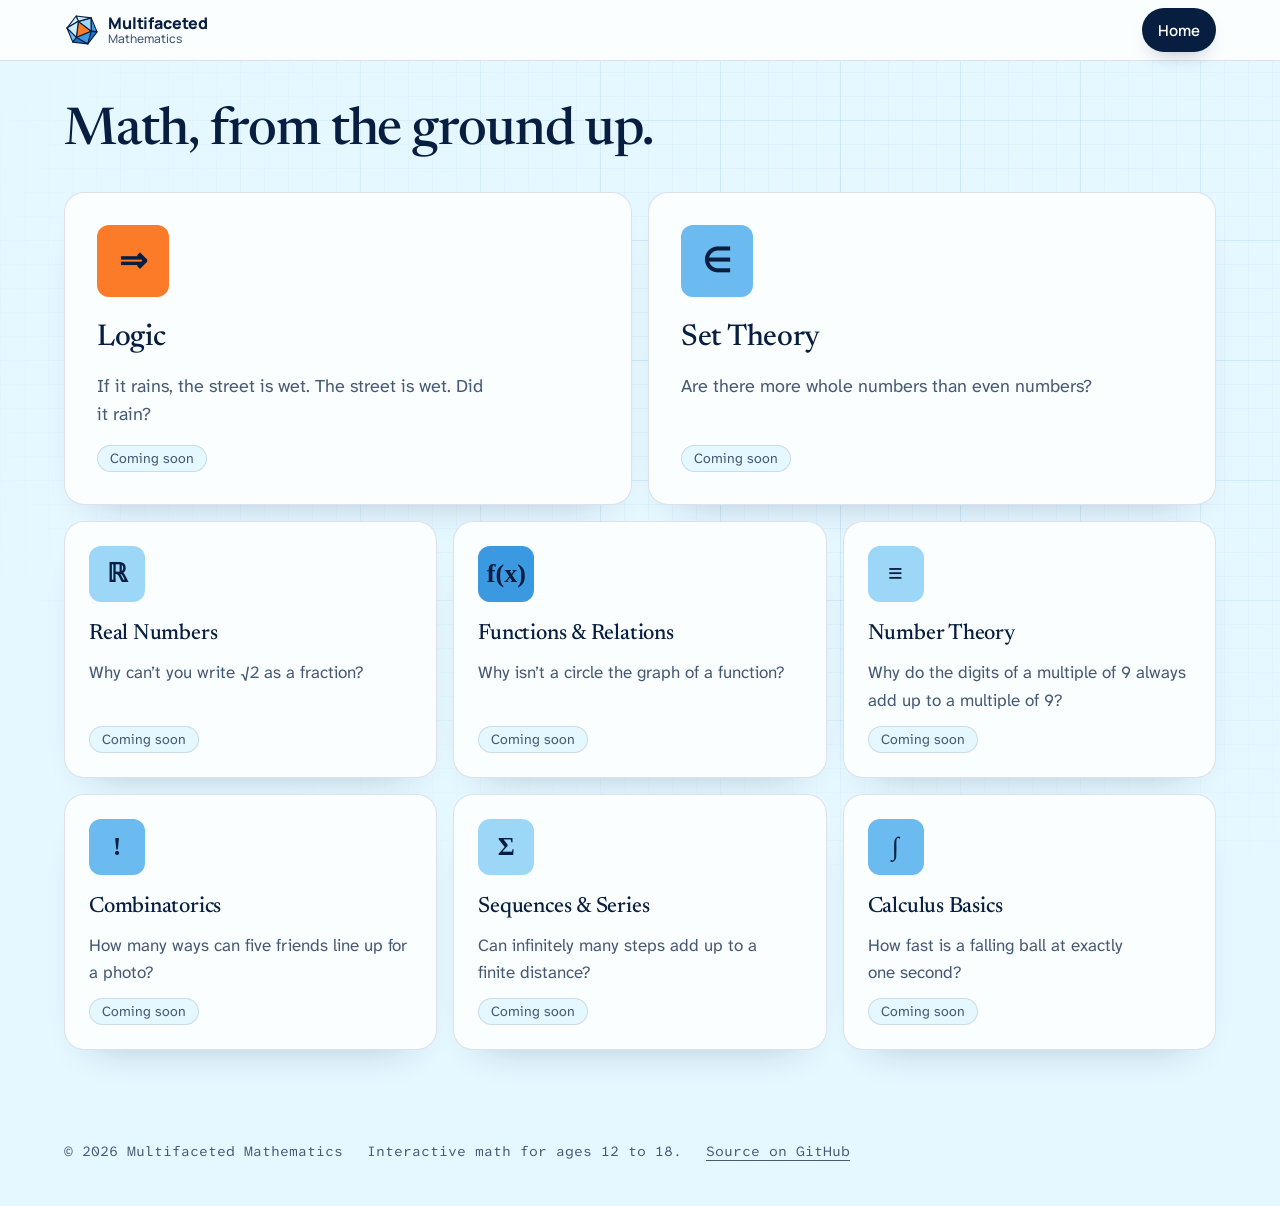
==== commit 1cac3157: "Finish the critique clean-up: drop the roadmap, add footer info Remove the Now/Next/Later section an" ====
--- a/chapters.html
+++ b/chapters.html
@@ -93,6 +93,8 @@
 
   <footer class="foot">
     <p>&copy; 2026 Multifaceted Mathematics</p>
+    <p>Interactive math for ages 12 to 18.</p>
+    <a href="https://github.com/Premefeazer/multifaceted-mathematics">Source on GitHub</a>
   </footer>
 </body>
 </html>
--- a/css/styles.css
+++ b/css/styles.css
@@ -443,7 +443,6 @@
 
 .topics,
 .how,
-.next,
 .closing {
   max-width: 75rem;
   margin-inline: auto;
@@ -456,8 +455,7 @@
 
 .topics__head h1,
 .topics__head h2,
-.how h2,
-.next h2 {
+.how h2 {
   font-size: clamp(2.125rem, 1.2rem + 3.2vw, 3.25rem);
   font-weight: 500;
   line-height: 1.08;
@@ -564,7 +562,6 @@
 @media (max-width: 40rem) {
   .topics,
   .how,
-  .next,
   .closing {
     padding-inline: var(--space-4);
   }
@@ -809,75 +806,6 @@
   white-space: nowrap;
 }
 
-/* ---------- what's next: a three-step line ---------- */
-
-.roadmap {
-  display: grid;
-  grid-template-columns: repeat(3, minmax(0, 1fr));
-  gap: var(--space-8);
-  margin: var(--space-12) 0 0;
-  padding: 0;
-  list-style: none;
-}
-
-.stage {
-  position: relative;
-  padding-top: var(--space-8);
-}
-
-.stage::before,
-.stage::after {
-  content: "";
-  position: absolute;
-  top: 0;
-}
-
-.stage::before {
-  left: 0;
-  width: 1rem;
-  height: 1rem;
-  background: var(--color-sheet);
-  border: 2px solid var(--color-ink);
-  border-radius: 50%;
-}
-
-.stage::after {
-  top: 0.5rem;
-  left: 1.5rem;
-  right: calc(var(--space-8) * -1 + 0.5rem);
-  border-top: 2px dashed var(--color-ink-soft);
-}
-
-.stage--now::before {
-  background: var(--color-ink);
-}
-
-.stage--now::after {
-  border-top-style: solid;
-  border-top-color: var(--color-ink);
-}
-
-.stage--later::before {
-  border-style: dashed;
-  border-color: var(--color-ink-soft);
-}
-
-.stage--later::after {
-  display: none;
-}
-
-.stage h3 {
-  margin: 0;
-  font: 500 1.375rem / 1.2 var(--font-display);
-  letter-spacing: -0.01em;
-}
-
-.stage p {
-  max-width: 28ch;
-  margin-top: var(--space-1);
-  color: var(--color-ink-soft);
-}
-
 /* ---------- closing ---------- */
 
 .closing {
@@ -957,30 +885,6 @@
     padding: var(--space-6);
   }
 
-  .roadmap {
-    grid-template-columns: minmax(0, 1fr);
-    gap: var(--space-6);
-    margin-top: var(--space-8);
-  }
-
-  .stage {
-    padding: 0 0 0 var(--space-8);
-  }
-
-  .stage::after {
-    top: 1.5rem;
-    bottom: calc(var(--space-6) * -1 + 0.5rem);
-    left: 0.5rem;
-    right: auto;
-    border-top: 0;
-    border-left: 2px dashed var(--color-ink-soft);
-  }
-
-  .stage--now::after {
-    border-left-style: solid;
-    border-left-color: var(--color-ink);
-  }
-
   .closing__panel {
     padding: var(--space-12) var(--space-6);
   }
@@ -995,11 +899,33 @@
 /* ---------- footer ---------- */
 
 .foot {
+  display: flex;
+  flex-wrap: wrap;
+  align-items: center;
+  gap: 0 var(--space-6);
   max-width: 75rem;
   margin-inline: auto;
-  padding: var(--space-8) var(--space-6);
+  padding: var(--space-4) var(--space-6) var(--space-8);
   color: var(--color-ink-soft);
   font: 400 var(--text-sm) / 1.4 var(--font-mono);
+}
+
+.foot a {
+  display: inline-flex;
+  align-items: center;
+  min-height: 2.75rem;
+  color: inherit;
+  text-underline-offset: 0.25em;
+}
+
+.foot a:hover {
+  color: var(--color-ink);
+}
+
+.foot a:focus-visible {
+  outline: 3px solid var(--color-sky-deep);
+  outline-offset: 3px;
+  border-radius: var(--radius-md);
 }
 
 /* ---------- small screens ---------- */
